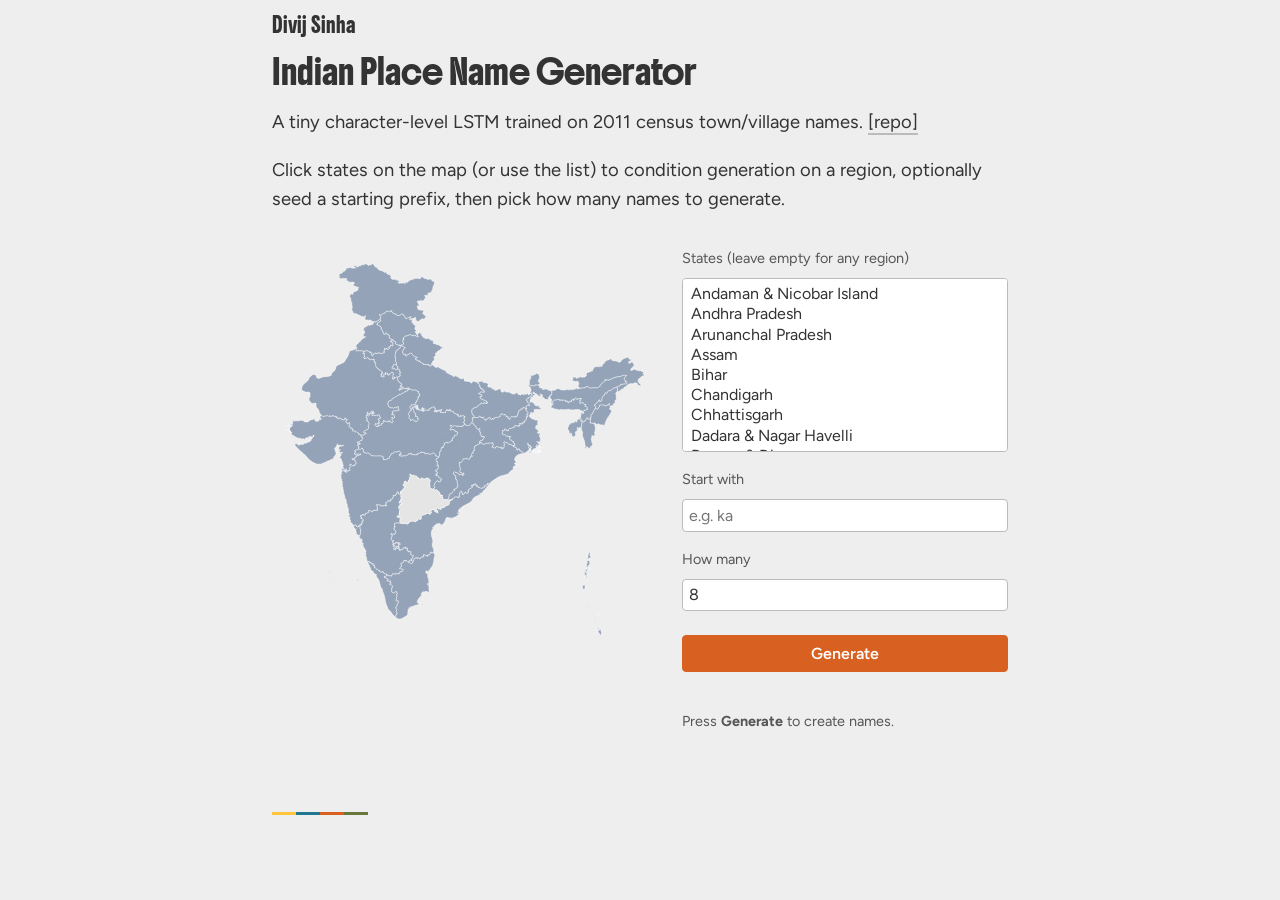
==== place-generator/index.html @ 7b833a36 "Add vanilla-JS Indian place-name generator page Static port of the LSTM name generator (source in in" ====
<!doctype html>
<html lang="en">
  <head>
    <meta charset="UTF-8" />
    <meta name="viewport" content="width=device-width, initial-scale=1.0" />
    <title>Indian Place Name Generator - Divij Sinha</title>
    <meta
      name="description"
      content="A tiny character-level LSTM trained on 2011 census town/village names. Runs entirely in the browser."
    />
    <link rel="icon" type="image/svg+xml" href="/favicon.svg" />
    <link rel="canonical" href="https://divij-sinha.github.io/place-generator/" />
    <link
      rel="preload"
      href="/Figtree-VariableFont_wght.woff2"
      as="font"
      type="font/woff2"
      crossorigin
    />
    <link
      rel="preload"
      href="/Boldonse-Regular.woff2"
      as="font"
      type="font/woff2"
      crossorigin
    />
    <link rel="stylesheet" href="/style.css" />
    <link rel="stylesheet" href="page-style.css" />
  </head>

  <body>
    <p class="home"><a href="/">Divij Sinha</a></p>
    <h1>Indian Place Name Generator</h1>
    <p>
      A tiny character-level LSTM trained on 2011 census town/village names.
      <a href="https://github.com/divij-sinha/indian-place-generator">[repo]</a>
    </p>
    <p>
      Click states on the map (or use the list) to condition generation on a
      region, optionally seed a starting prefix, then pick how many names to
      generate.
    </p>

    <div class="generator">
      <svg id="map" viewBox="0 0 440 480" role="img" aria-label="Map of India, click a state to select it"></svg>

      <div class="controls">
        <label for="states-select">States (leave empty for any region)</label>
        <select id="states-select" multiple size="8"></select>

        <label for="start-text">Start with</label>
        <input id="start-text" type="text" placeholder="e.g. ka" />

        <label for="count">How many</label>
        <input id="count" type="number" min="1" max="25" value="8" />

        <button id="generate-btn">Generate</button>

        <div id="results">
          <p class="meta">Press <strong>Generate</strong> to create names.</p>
        </div>
      </div>
    </div>

    <hr class="colophon" />

    <script src="model.js"></script>
    <script src="app.js"></script>
  </body>
</html>
---- style.css ----
/* Figtree by Erik Kennedy, licensed under OFL: static/Figtree-OFL.txt */
@font-face {
  font-family: "Figtree";
  src: url("/Figtree-VariableFont_wght.woff2") format("woff2-variations");
  font-weight: 300 900;
  font-style: normal;
  font-display: swap;
}

/* Boldonse by Issa Youssef, licensed under OFL: static/Boldonse-OFL.txt */
@font-face {
  font-family: "Boldonse";
  src: url("/Boldonse-Regular.woff2") format("woff2");
  font-weight: 400;
  font-style: normal;
  font-display: swap;
}

html {
  scroll-behavior: smooth;
}

body {
  margin: 0 auto;
  padding: 0 1rem;
  box-sizing: border-box;
  background: #eeeeee;
  color: #333333;
  font-family: "Figtree", sans-serif;
  font-size: 1.15rem;
  line-height: 1.6;
  max-width: 768px;
  width: 90%;
}

a {
  border-bottom: 0.15rem solid #bbbbbb;
  color: #333333;
  text-decoration: none;
}

a:hover {
  border-bottom-color: transparent;
}

::selection {
  background: #ffc53a;
}

.meta {
  color: #555555;
  font-size: 0.9rem;
}

.home {
  font-family: "Boldonse", system-ui;
  font-size: 0.9rem;
}

.home a {
  border-bottom: none;
}

.colophon {
  border: none;
  height: 0.2rem;
  width: 6rem;
  margin: 4rem 0 2rem;
  background: linear-gradient(
    to right,
    #ffc53a 0 25%,
    #207890 25% 50%,
    #d86020 50% 75%,
    #687838 75% 100%
  );
}

@media screen and (max-width: 600px) {
  body {
    font-size: 1rem;
  }

  a {
    border-bottom: 0.1rem solid #bbbbbb;
  }
}
---- place-generator/page-style.css ----
h1 {
  font-family: "Boldonse", system-ui;
  font-weight: 400;
  font-size: 1.5rem;
  line-height: 1.5;
}

.generator {
  display: flex;
  flex-wrap: wrap;
  gap: 1.5rem;
  align-items: flex-start;
  margin: 1.5rem 0;
}

#map {
  flex: 1 1 320px;
  max-width: 440px;
  width: 100%;
  height: auto;
  display: block;
}

#map path {
  stroke: #ffffff;
  stroke-width: 0.5;
  cursor: default;
}

#map path.selectable {
  cursor: pointer;
}

.controls {
  flex: 1 1 260px;
  display: flex;
  flex-direction: column;
  gap: 0.5rem;
}

.controls label {
  font-size: 0.9rem;
  color: #555555;
  margin-top: 0.5rem;
}

.controls select,
.controls input {
  font-family: "Figtree", sans-serif;
  font-size: 1rem;
  padding: 0.35rem;
  border: 0.1rem solid #bbbbbb;
  border-radius: 0.25rem;
  background: #ffffff;
  color: #333333;
}

#generate-btn {
  margin-top: 1rem;
  padding: 0.5rem 1rem;
  font-family: "Figtree", sans-serif;
  font-weight: 600;
  font-size: 1rem;
  background: #d86020;
  border: 0.1rem solid #d86020;
  border-radius: 0.25rem;
  color: #ffffff;
  cursor: pointer;
}

#generate-btn:hover {
  background: #b94e16;
  border-color: #b94e16;
}

#results {
  margin-top: 1rem;
}

#results ul {
  list-style-type: none;
  margin: 0;
  padding: 0;
}

#results li {
  margin: 0.35rem 0;
}

@media screen and (max-width: 600px) {
  .generator {
    flex-direction: column;
  }
}
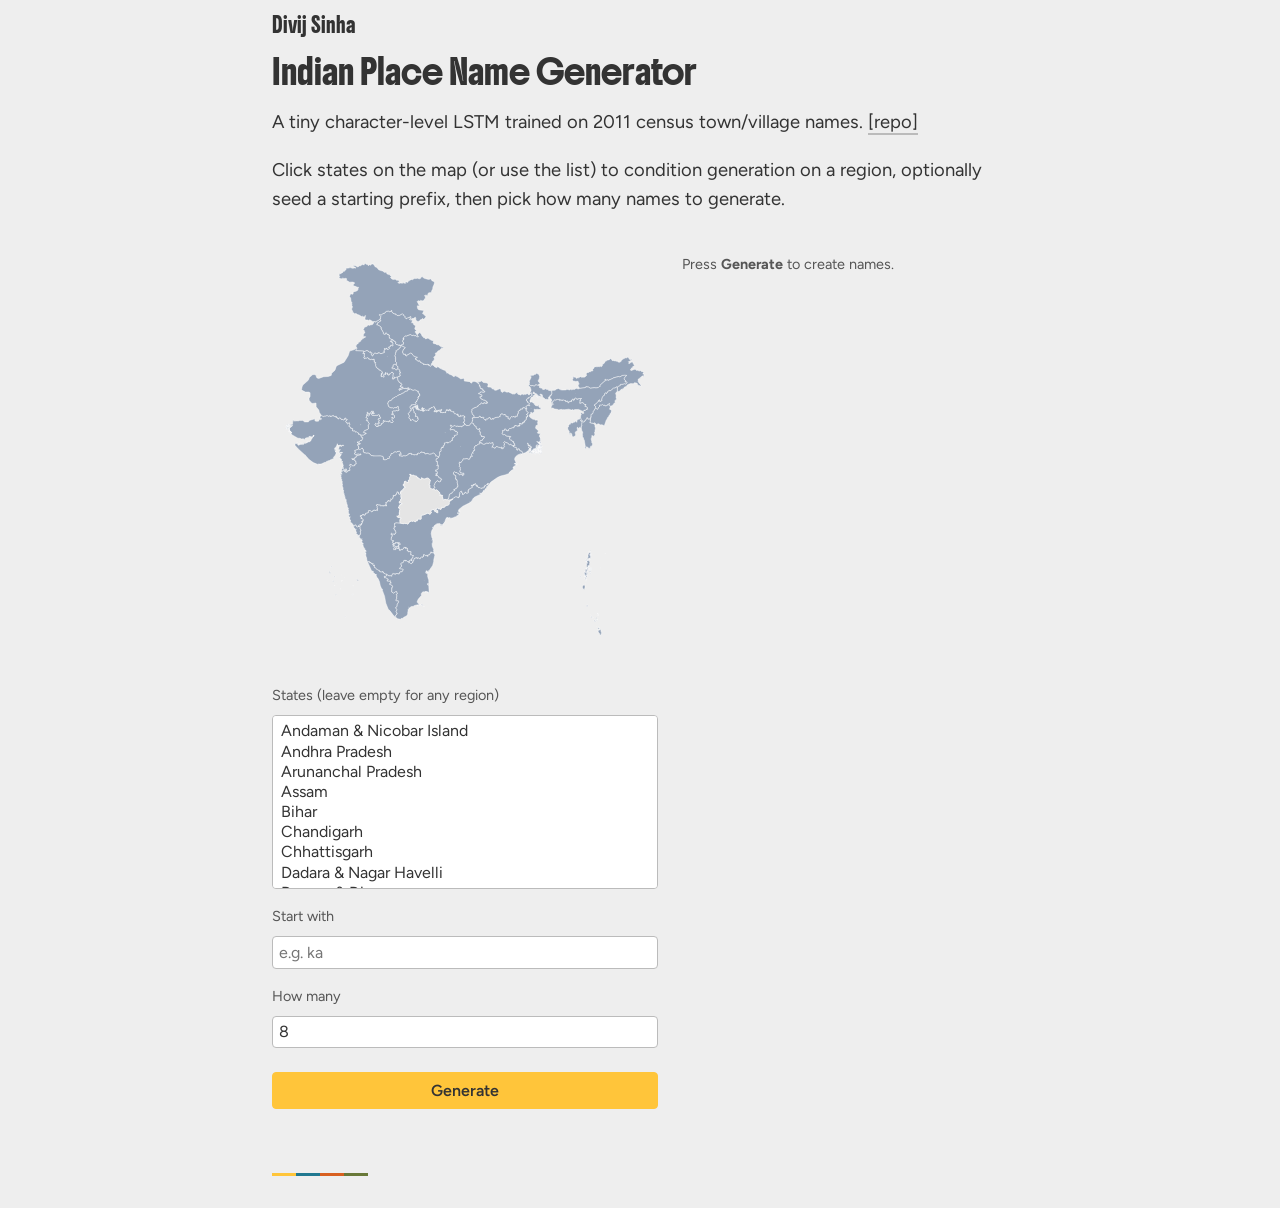
==== commit 051dd132: "place-generator: two-column layout, yellow selection accent Split .generator into left panel (map + " ====
--- a/place-generator/index.html
+++ b/place-generator/index.html
@@ -42,23 +42,25 @@
     </p>
 
     <div class="generator">
-      <svg id="map" viewBox="0 0 440 480" role="img" aria-label="Map of India, click a state to select it"></svg>
+      <div class="panel">
+        <svg id="map" viewBox="0 0 440 480" role="img" aria-label="Map of India, click a state to select it"></svg>
 
-      <div class="controls">
-        <label for="states-select">States (leave empty for any region)</label>
-        <select id="states-select" multiple size="8"></select>
+        <div class="controls">
+          <label for="states-select">States (leave empty for any region)</label>
+          <select id="states-select" multiple size="8"></select>
 
-        <label for="start-text">Start with</label>
-        <input id="start-text" type="text" placeholder="e.g. ka" />
+          <label for="start-text">Start with</label>
+          <input id="start-text" type="text" placeholder="e.g. ka" />
 
-        <label for="count">How many</label>
-        <input id="count" type="number" min="1" max="25" value="8" />
+          <label for="count">How many</label>
+          <input id="count" type="number" min="1" max="25" value="8" />
 
-        <button id="generate-btn">Generate</button>
+          <button id="generate-btn">Generate</button>
+        </div>
+      </div>
 
-        <div id="results">
-          <p class="meta">Press <strong>Generate</strong> to create names.</p>
-        </div>
+      <div id="results">
+        <p class="meta">Press <strong>Generate</strong> to create names.</p>
       </div>
     </div>
 
--- a/place-generator/page-style.css
+++ b/place-generator/page-style.css
@@ -13,9 +13,15 @@
   margin: 1.5rem 0;
 }
 
-#map {
+.panel {
   flex: 1 1 320px;
   max-width: 440px;
+  display: flex;
+  flex-direction: column;
+  gap: 1rem;
+}
+
+#map {
   width: 100%;
   height: auto;
   display: block;
@@ -32,7 +38,6 @@
 }
 
 .controls {
-  flex: 1 1 260px;
   display: flex;
   flex-direction: column;
   gap: 0.5rem;
@@ -61,20 +66,20 @@
   font-family: "Figtree", sans-serif;
   font-weight: 600;
   font-size: 1rem;
-  background: #d86020;
-  border: 0.1rem solid #d86020;
+  background: #ffc53a;
+  border: 0.1rem solid #ffc53a;
   border-radius: 0.25rem;
-  color: #ffffff;
+  color: #333333;
   cursor: pointer;
 }
 
 #generate-btn:hover {
-  background: #b94e16;
-  border-color: #b94e16;
+  background: #eab308;
+  border-color: #eab308;
 }
 
 #results {
-  margin-top: 1rem;
+  flex: 1 1 260px;
 }
 
 #results ul {
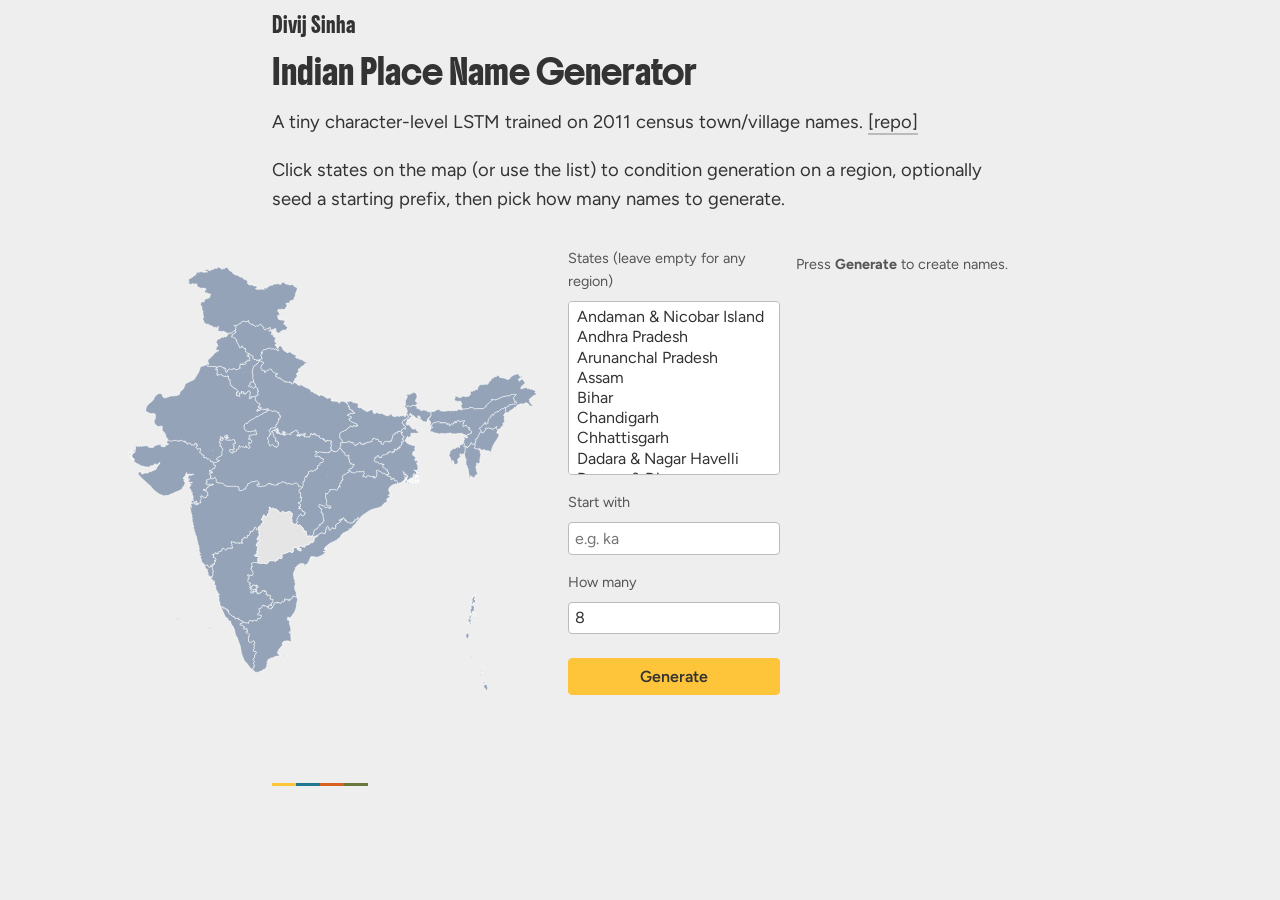
==== commit 48dae9b3: "place-generator: three-column layout with map breaking out left Split the map, options, and results " ====
--- a/place-generator/index.html
+++ b/place-generator/index.html
@@ -42,21 +42,19 @@
     </p>
 
     <div class="generator">
-      <div class="panel">
-        <svg id="map" viewBox="0 0 440 480" role="img" aria-label="Map of India, click a state to select it"></svg>
+      <svg id="map" viewBox="0 0 440 480" role="img" aria-label="Map of India, click a state to select it"></svg>
 
-        <div class="controls">
-          <label for="states-select">States (leave empty for any region)</label>
-          <select id="states-select" multiple size="8"></select>
+      <div class="controls">
+        <label for="states-select">States (leave empty for any region)</label>
+        <select id="states-select" multiple size="8"></select>
 
-          <label for="start-text">Start with</label>
-          <input id="start-text" type="text" placeholder="e.g. ka" />
+        <label for="start-text">Start with</label>
+        <input id="start-text" type="text" placeholder="e.g. ka" />
 
-          <label for="count">How many</label>
-          <input id="count" type="number" min="1" max="25" value="8" />
+        <label for="count">How many</label>
+        <input id="count" type="number" min="1" max="25" value="8" />
 
-          <button id="generate-btn">Generate</button>
-        </div>
+        <button id="generate-btn">Generate</button>
       </div>
 
       <div id="results">
--- a/place-generator/page-style.css
+++ b/place-generator/page-style.css
@@ -7,24 +7,19 @@
 
 .generator {
   display: flex;
-  flex-wrap: wrap;
-  gap: 1.5rem;
+  flex-wrap: nowrap;
+  gap: 1rem;
   align-items: flex-start;
   margin: 1.5rem 0;
 }
 
-.panel {
-  flex: 1 1 320px;
+#map {
+  flex: 0 0 440px;
   max-width: 440px;
-  display: flex;
-  flex-direction: column;
-  gap: 1rem;
-}
-
-#map {
   width: 100%;
   height: auto;
   display: block;
+  margin-left: -160px;
 }
 
 #map path {
@@ -38,6 +33,7 @@
 }
 
 .controls {
+  flex: 1 1 200px;
   display: flex;
   flex-direction: column;
   gap: 0.5rem;
@@ -79,7 +75,7 @@
 }
 
 #results {
-  flex: 1 1 260px;
+  flex: 1 1 200px;
 }
 
 #results ul {
@@ -95,5 +91,16 @@
 @media screen and (max-width: 600px) {
   .generator {
     flex-direction: column;
+    flex-wrap: wrap;
+  }
+
+  #map {
+    flex: 0 1 auto;
+    margin-left: 0;
+  }
+
+  .controls,
+  #results {
+    flex: 0 1 auto;
   }
 }
